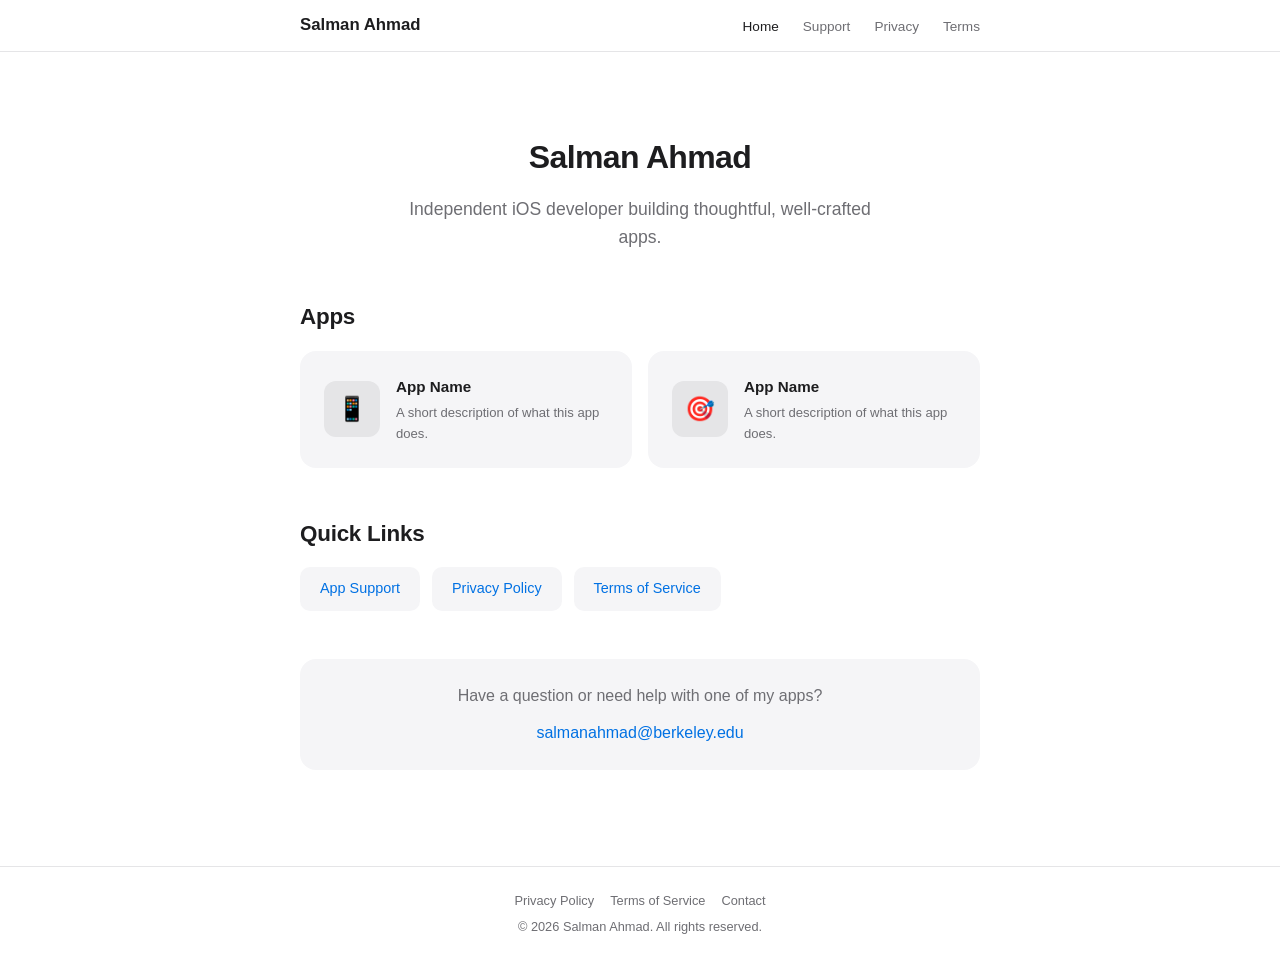
==== index.html @ 80179e51 "Initial site: landing page, privacy policy, support, and terms of service Static website for iOS App" ====
<!DOCTYPE html>
<html lang="en">
<head>
  <meta charset="UTF-8">
  <meta name="viewport" content="width=device-width, initial-scale=1.0">
  <title>Salman Ahmad — iOS Apps</title>
  <meta name="description" content="iOS applications by Salman Ahmad. Support, privacy policy, and terms of service.">
  <link rel="stylesheet" href="styles.css">
</head>
<body>

  <nav class="nav" role="navigation" aria-label="Main navigation">
    <div class="nav-inner">
      <a href="index.html" class="nav-brand">Salman Ahmad</a>
      <button class="nav-toggle" aria-label="Toggle menu" aria-expanded="false">
        <svg viewBox="0 0 24 24" fill="none" stroke="currentColor" stroke-width="2" stroke-linecap="round">
          <line x1="3" y1="6" x2="21" y2="6"/>
          <line x1="3" y1="12" x2="21" y2="12"/>
          <line x1="3" y1="18" x2="21" y2="18"/>
        </svg>
      </button>
      <ul class="nav-links">
        <li><a href="index.html" class="active">Home</a></li>
        <li><a href="support.html">Support</a></li>
        <li><a href="privacy.html">Privacy</a></li>
        <li><a href="terms.html">Terms</a></li>
      </ul>
    </div>
  </nav>

  <main>
    <section class="hero">
      <h1>Salman Ahmad</h1>
      <p>Independent iOS developer building thoughtful, well-crafted apps.</p>
    </section>

    <section class="section" aria-labelledby="apps-heading">
      <h2 id="apps-heading">Apps</h2>
      <div class="app-grid">
        <div class="app-card">
          <div class="app-icon" aria-hidden="true">📱</div>
          <div class="app-info">
            <h3>App Name</h3>
            <p>A short description of what this app does.</p>
          </div>
        </div>
        <div class="app-card">
          <div class="app-icon" aria-hidden="true">🎯</div>
          <div class="app-info">
            <h3>App Name</h3>
            <p>A short description of what this app does.</p>
          </div>
        </div>
      </div>
    </section>

    <section class="section" aria-labelledby="links-heading">
      <h2 id="links-heading">Quick Links</h2>
      <div class="quick-links">
        <a href="support.html">App Support</a>
        <a href="privacy.html">Privacy Policy</a>
        <a href="terms.html">Terms of Service</a>
      </div>
    </section>

    <section class="section">
      <div class="contact-box">
        <p>Have a question or need help with one of my apps?</p>
        <a href="mailto:salmanahmad@berkeley.edu">salmanahmad@berkeley.edu</a>
      </div>
    </section>
  </main>

  <footer class="footer">
    <div class="footer-inner">
      <div class="footer-links">
        <a href="privacy.html">Privacy Policy</a>
        <a href="terms.html">Terms of Service</a>
        <a href="mailto:salmanahmad@berkeley.edu">Contact</a>
      </div>
      <p>&copy; 2026 Salman Ahmad. All rights reserved.</p>
    </div>
  </footer>

  <script>
    document.querySelector('.nav-toggle').addEventListener('click', function () {
      var links = document.querySelector('.nav-links');
      var expanded = this.getAttribute('aria-expanded') === 'true';
      links.classList.toggle('open');
      this.setAttribute('aria-expanded', String(!expanded));
    });
  </script>

</body>
</html>
---- styles.css ----
/* ===== Reset & Base ===== */
*,
*::before,
*::after {
  margin: 0;
  padding: 0;
  box-sizing: border-box;
}

:root {
  --color-bg: #ffffff;
  --color-surface: #f5f5f7;
  --color-border: #e5e5e7;
  --color-text: #1d1d1f;
  --color-text-secondary: #6e6e73;
  --color-accent: #0071e3;
  --color-accent-hover: #0077ed;
  --max-width: 720px;
  --nav-height: 52px;
}

html {
  font-size: 16px;
  -webkit-text-size-adjust: 100%;
}

body {
  font-family: -apple-system, BlinkMacSystemFont, "Segoe UI", Roboto,
    Helvetica, Arial, sans-serif, "Apple Color Emoji", "Segoe UI Emoji";
  color: var(--color-text);
  background: var(--color-bg);
  line-height: 1.6;
  min-height: 100vh;
  display: flex;
  flex-direction: column;
}

a {
  color: var(--color-accent);
  text-decoration: none;
}

a:hover {
  text-decoration: underline;
}

img {
  max-width: 100%;
  display: block;
}

/* ===== Navigation ===== */
.nav {
  position: sticky;
  top: 0;
  z-index: 100;
  height: var(--nav-height);
  background: rgba(255, 255, 255, 0.88);
  backdrop-filter: saturate(180%) blur(20px);
  -webkit-backdrop-filter: saturate(180%) blur(20px);
  border-bottom: 1px solid var(--color-border);
}

.nav-inner {
  max-width: var(--max-width);
  margin: 0 auto;
  padding: 0 20px;
  height: 100%;
  display: flex;
  align-items: center;
  justify-content: space-between;
}

.nav-brand {
  font-weight: 600;
  font-size: 1.05rem;
  color: var(--color-text);
  white-space: nowrap;
}

.nav-brand:hover {
  text-decoration: none;
}

.nav-links {
  list-style: none;
  display: flex;
  gap: 24px;
}

.nav-links a {
  font-size: 0.85rem;
  color: var(--color-text-secondary);
  transition: color 0.2s;
}

.nav-links a:hover {
  color: var(--color-text);
  text-decoration: none;
}

.nav-links a.active {
  color: var(--color-text);
  font-weight: 500;
}

/* Mobile nav toggle */
.nav-toggle {
  display: none;
  background: none;
  border: none;
  cursor: pointer;
  padding: 8px;
  color: var(--color-text);
}

.nav-toggle svg {
  width: 22px;
  height: 22px;
  display: block;
}

@media (max-width: 600px) {
  .nav-toggle {
    display: block;
  }

  .nav-links {
    display: none;
    position: absolute;
    top: var(--nav-height);
    left: 0;
    right: 0;
    flex-direction: column;
    gap: 0;
    background: rgba(255, 255, 255, 0.97);
    backdrop-filter: saturate(180%) blur(20px);
    -webkit-backdrop-filter: saturate(180%) blur(20px);
    border-bottom: 1px solid var(--color-border);
    padding: 8px 0;
  }

  .nav-links.open {
    display: flex;
  }

  .nav-links li {
    border-top: 1px solid var(--color-border);
  }

  .nav-links li:first-child {
    border-top: none;
  }

  .nav-links a {
    display: block;
    padding: 12px 20px;
    font-size: 0.95rem;
  }
}

/* ===== Main Content ===== */
main {
  flex: 1;
  max-width: var(--max-width);
  margin: 0 auto;
  padding: 48px 20px;
  width: 100%;
}

/* ===== Hero ===== */
.hero {
  text-align: center;
  padding: 32px 0 48px;
}

.hero h1 {
  font-size: 2rem;
  font-weight: 700;
  letter-spacing: -0.02em;
  margin-bottom: 12px;
}

.hero p {
  font-size: 1.1rem;
  color: var(--color-text-secondary);
  max-width: 480px;
  margin: 0 auto;
}

/* ===== Section ===== */
.section {
  margin-bottom: 48px;
}

.section h2 {
  font-size: 1.4rem;
  font-weight: 600;
  letter-spacing: -0.01em;
  margin-bottom: 16px;
}

.section h3 {
  font-size: 1.1rem;
  font-weight: 600;
  margin-bottom: 8px;
}

.section p,
.section li {
  color: var(--color-text-secondary);
  margin-bottom: 12px;
}

.section ul,
.section ol {
  padding-left: 20px;
}

.section ul li,
.section ol li {
  margin-bottom: 8px;
}

/* ===== App Cards ===== */
.app-grid {
  display: grid;
  grid-template-columns: 1fr;
  gap: 16px;
}

@media (min-width: 480px) {
  .app-grid {
    grid-template-columns: 1fr 1fr;
  }
}

.app-card {
  background: var(--color-surface);
  border-radius: 16px;
  padding: 24px;
  display: flex;
  align-items: center;
  gap: 16px;
  transition: box-shadow 0.2s;
}

.app-card:hover {
  box-shadow: 0 2px 12px rgba(0, 0, 0, 0.06);
}

.app-icon {
  width: 56px;
  height: 56px;
  border-radius: 12px;
  background: var(--color-border);
  flex-shrink: 0;
  display: flex;
  align-items: center;
  justify-content: center;
  font-size: 1.5rem;
}

.app-info h3 {
  font-size: 0.95rem;
  font-weight: 600;
  margin-bottom: 2px;
}

.app-info p {
  font-size: 0.82rem;
  color: var(--color-text-secondary);
  margin: 0;
}

/* ===== Quick Links ===== */
.quick-links {
  display: flex;
  flex-wrap: wrap;
  gap: 12px;
  margin-top: 16px;
}

.quick-links a {
  display: inline-block;
  padding: 10px 20px;
  background: var(--color-surface);
  border-radius: 10px;
  font-size: 0.9rem;
  font-weight: 500;
  color: var(--color-accent);
  transition: background 0.2s;
}

.quick-links a:hover {
  background: var(--color-border);
  text-decoration: none;
}

/* ===== FAQ ===== */
.faq-item {
  border-bottom: 1px solid var(--color-border);
  padding: 16px 0;
}

.faq-item:first-child {
  border-top: 1px solid var(--color-border);
}

.faq-item summary {
  font-weight: 500;
  cursor: pointer;
  list-style: none;
  display: flex;
  justify-content: space-between;
  align-items: center;
  gap: 12px;
}

.faq-item summary::-webkit-details-marker {
  display: none;
}

.faq-item summary::after {
  content: "+";
  font-size: 1.2rem;
  font-weight: 300;
  color: var(--color-text-secondary);
  flex-shrink: 0;
  transition: transform 0.2s;
}

.faq-item[open] summary::after {
  content: "\2212";
}

.faq-item .faq-answer {
  padding-top: 10px;
  color: var(--color-text-secondary);
  font-size: 0.95rem;
}

/* ===== Contact Box ===== */
.contact-box {
  background: var(--color-surface);
  border-radius: 16px;
  padding: 24px;
  text-align: center;
}

.contact-box p {
  color: var(--color-text-secondary);
  margin-bottom: 12px;
}

.contact-box a {
  font-weight: 500;
}

/* ===== Instructions Box ===== */
.instructions {
  background: var(--color-surface);
  border-radius: 16px;
  padding: 24px;
  margin-bottom: 16px;
}

.instructions h3 {
  margin-bottom: 8px;
}

.instructions p {
  color: var(--color-text-secondary);
  font-size: 0.95rem;
  margin-bottom: 8px;
}

.instructions ol {
  padding-left: 20px;
}

.instructions ol li {
  color: var(--color-text-secondary);
  font-size: 0.95rem;
  margin-bottom: 6px;
}

/* ===== Legal / Policy Pages ===== */
.legal h1 {
  font-size: 1.8rem;
  font-weight: 700;
  letter-spacing: -0.02em;
  margin-bottom: 4px;
}

.legal .updated {
  font-size: 0.85rem;
  color: var(--color-text-secondary);
  margin-bottom: 32px;
}

.legal h2 {
  font-size: 1.2rem;
  font-weight: 600;
  margin-top: 32px;
  margin-bottom: 12px;
}

.legal p,
.legal li {
  color: var(--color-text-secondary);
  margin-bottom: 12px;
  font-size: 0.95rem;
}

.legal ul {
  padding-left: 20px;
}

.legal ul li {
  margin-bottom: 6px;
}

/* ===== Footer ===== */
.footer {
  border-top: 1px solid var(--color-border);
  padding: 24px 20px;
  text-align: center;
  font-size: 0.8rem;
  color: var(--color-text-secondary);
}

.footer-inner {
  max-width: var(--max-width);
  margin: 0 auto;
  display: flex;
  flex-direction: column;
  gap: 6px;
}

.footer a {
  color: var(--color-text-secondary);
}

.footer a:hover {
  color: var(--color-text);
}

.footer-links {
  display: flex;
  justify-content: center;
  gap: 16px;
  flex-wrap: wrap;
}

/* ===== Utility ===== */
.sr-only {
  position: absolute;
  width: 1px;
  height: 1px;
  padding: 0;
  margin: -1px;
  overflow: hidden;
  clip: rect(0, 0, 0, 0);
  border: 0;
}
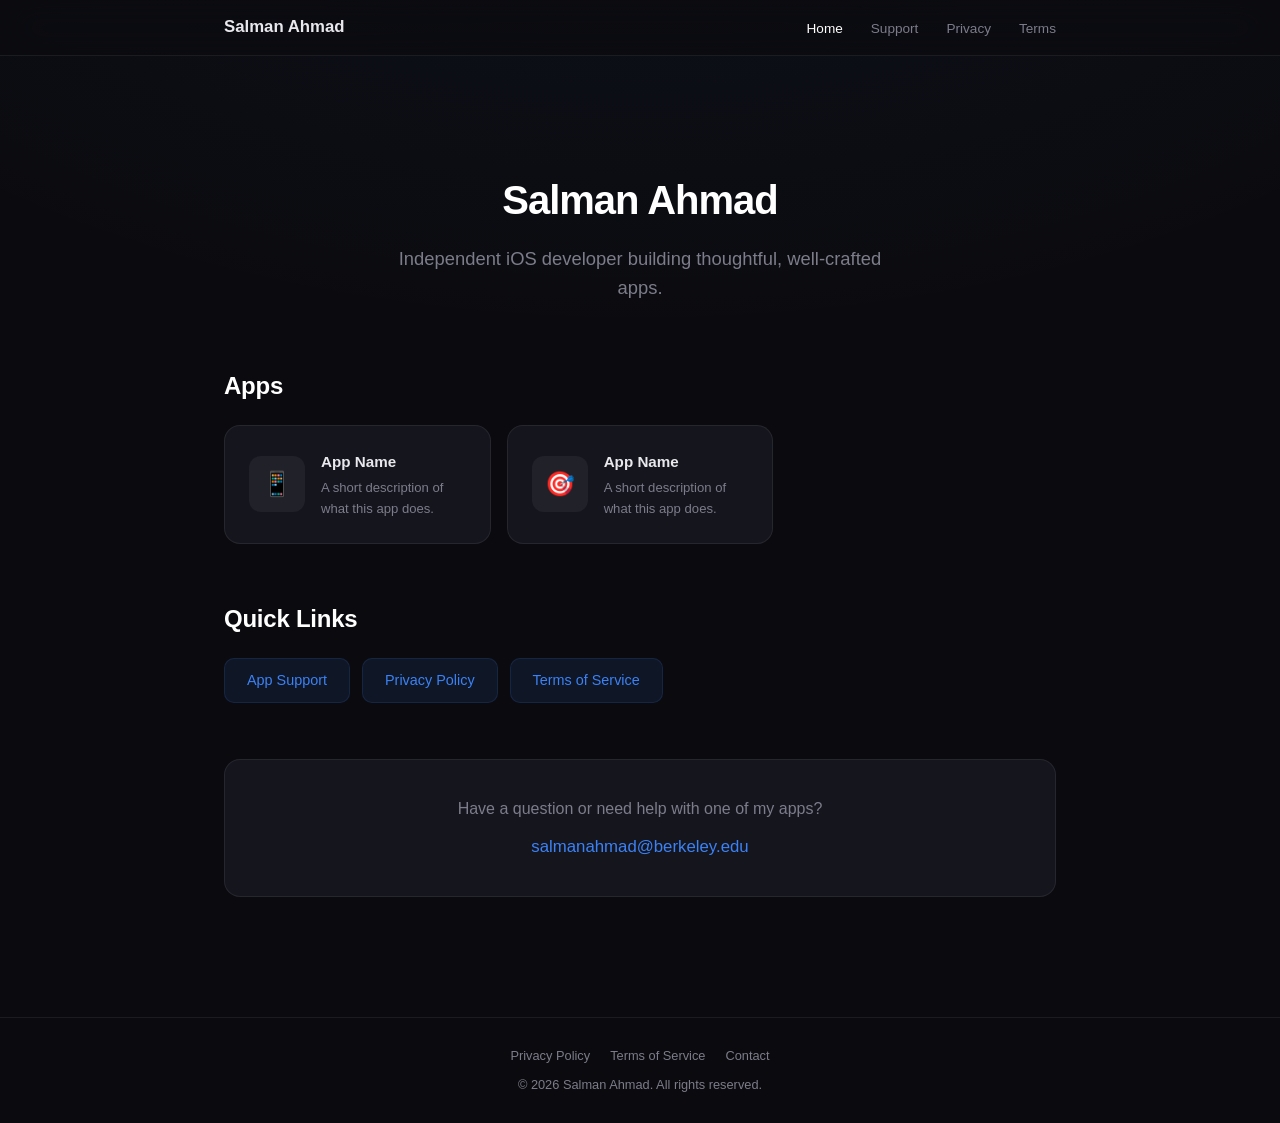
==== commit b88f7a75: "Dark theme + fluid responsive layout - Deep dark color palette (#0b0b0f base) with layered surface e" ====
--- a/index.html
+++ b/index.html
@@ -5,6 +5,8 @@
   <meta name="viewport" content="width=device-width, initial-scale=1.0">
   <title>Salman Ahmad — iOS Apps</title>
   <meta name="description" content="iOS applications by Salman Ahmad. Support, privacy policy, and terms of service.">
+  <meta name="theme-color" content="#0b0b0f">
+  <meta name="color-scheme" content="dark">
   <link rel="stylesheet" href="styles.css">
 </head>
 <body>
--- a/styles.css
+++ b/styles.css
@@ -8,15 +8,19 @@
 }
 
 :root {
-  --color-bg: #ffffff;
-  --color-surface: #f5f5f7;
-  --color-border: #e5e5e7;
-  --color-text: #1d1d1f;
-  --color-text-secondary: #6e6e73;
-  --color-accent: #0071e3;
-  --color-accent-hover: #0077ed;
-  --max-width: 720px;
-  --nav-height: 52px;
+  --color-bg: #0b0b0f;
+  --color-surface: #15151e;
+  --color-surface-hover: #1c1c28;
+  --color-border: rgba(255, 255, 255, 0.07);
+  --color-border-hover: rgba(255, 255, 255, 0.12);
+  --color-text: #e8e8ed;
+  --color-text-secondary: #7c7c8a;
+  --color-accent: #3b82f6;
+  --color-accent-hover: #5b9aff;
+  --color-accent-subtle: rgba(59, 130, 246, 0.1);
+  --max-width: 960px;
+  --nav-height: 56px;
+  --content-padding: clamp(20px, 5vw, 64px);
 }
 
 html {
@@ -29,6 +33,11 @@
     Helvetica, Arial, sans-serif, "Apple Color Emoji", "Segoe UI Emoji";
   color: var(--color-text);
   background: var(--color-bg);
+  background-image: radial-gradient(
+    ellipse 80% 50% at 50% -20%,
+    rgba(59, 130, 246, 0.06),
+    transparent
+  );
   line-height: 1.6;
   min-height: 100vh;
   display: flex;
@@ -38,9 +47,11 @@
 a {
   color: var(--color-accent);
   text-decoration: none;
+  transition: color 0.2s;
 }
 
 a:hover {
+  color: var(--color-accent-hover);
   text-decoration: underline;
 }
 
@@ -55,7 +66,7 @@
   top: 0;
   z-index: 100;
   height: var(--nav-height);
-  background: rgba(255, 255, 255, 0.88);
+  background: rgba(11, 11, 15, 0.82);
   backdrop-filter: saturate(180%) blur(20px);
   -webkit-backdrop-filter: saturate(180%) blur(20px);
   border-bottom: 1px solid var(--color-border);
@@ -64,7 +75,7 @@
 .nav-inner {
   max-width: var(--max-width);
   margin: 0 auto;
-  padding: 0 20px;
+  padding: 0 var(--content-padding);
   height: 100%;
   display: flex;
   align-items: center;
@@ -80,12 +91,13 @@
 
 .nav-brand:hover {
   text-decoration: none;
+  color: #fff;
 }
 
 .nav-links {
   list-style: none;
   display: flex;
-  gap: 24px;
+  gap: 28px;
 }
 
 .nav-links a {
@@ -100,7 +112,7 @@
 }
 
 .nav-links a.active {
-  color: var(--color-text);
+  color: #fff;
   font-weight: 500;
 }
 
@@ -133,7 +145,7 @@
     right: 0;
     flex-direction: column;
     gap: 0;
-    background: rgba(255, 255, 255, 0.97);
+    background: rgba(11, 11, 15, 0.96);
     backdrop-filter: saturate(180%) blur(20px);
     -webkit-backdrop-filter: saturate(180%) blur(20px);
     border-bottom: 1px solid var(--color-border);
@@ -154,7 +166,7 @@
 
   .nav-links a {
     display: block;
-    padding: 12px 20px;
+    padding: 14px var(--content-padding);
     font-size: 0.95rem;
   }
 }
@@ -164,46 +176,49 @@
   flex: 1;
   max-width: var(--max-width);
   margin: 0 auto;
-  padding: 48px 20px;
+  padding: clamp(32px, 6vw, 64px) var(--content-padding);
   width: 100%;
 }
 
 /* ===== Hero ===== */
 .hero {
   text-align: center;
-  padding: 32px 0 48px;
+  padding: clamp(24px, 5vw, 48px) 0 clamp(32px, 6vw, 64px);
 }
 
 .hero h1 {
-  font-size: 2rem;
+  font-size: clamp(1.75rem, 4vw, 2.5rem);
   font-weight: 700;
-  letter-spacing: -0.02em;
+  letter-spacing: -0.025em;
   margin-bottom: 12px;
+  color: #fff;
 }
 
 .hero p {
-  font-size: 1.1rem;
-  color: var(--color-text-secondary);
-  max-width: 480px;
+  font-size: clamp(1rem, 2vw, 1.15rem);
+  color: var(--color-text-secondary);
+  max-width: 520px;
   margin: 0 auto;
 }
 
 /* ===== Section ===== */
 .section {
-  margin-bottom: 48px;
+  margin-bottom: clamp(36px, 6vw, 56px);
 }
 
 .section h2 {
-  font-size: 1.4rem;
+  font-size: clamp(1.25rem, 2.5vw, 1.5rem);
   font-weight: 600;
   letter-spacing: -0.01em;
-  margin-bottom: 16px;
+  margin-bottom: 20px;
+  color: #fff;
 }
 
 .section h3 {
   font-size: 1.1rem;
   font-weight: 600;
   margin-bottom: 8px;
+  color: var(--color-text);
 }
 
 .section p,
@@ -231,29 +246,38 @@
 
 @media (min-width: 480px) {
   .app-grid {
-    grid-template-columns: 1fr 1fr;
+    grid-template-columns: repeat(2, 1fr);
+  }
+}
+
+@media (min-width: 768px) {
+  .app-grid {
+    grid-template-columns: repeat(3, 1fr);
   }
 }
 
 .app-card {
   background: var(--color-surface);
+  border: 1px solid var(--color-border);
   border-radius: 16px;
   padding: 24px;
   display: flex;
   align-items: center;
   gap: 16px;
-  transition: box-shadow 0.2s;
+  transition: background 0.25s, border-color 0.25s, box-shadow 0.25s;
 }
 
 .app-card:hover {
-  box-shadow: 0 2px 12px rgba(0, 0, 0, 0.06);
+  background: var(--color-surface-hover);
+  border-color: var(--color-border-hover);
+  box-shadow: 0 4px 24px rgba(59, 130, 246, 0.06);
 }
 
 .app-icon {
   width: 56px;
   height: 56px;
   border-radius: 12px;
-  background: var(--color-border);
+  background: rgba(255, 255, 255, 0.05);
   flex-shrink: 0;
   display: flex;
   align-items: center;
@@ -265,6 +289,7 @@
   font-size: 0.95rem;
   font-weight: 600;
   margin-bottom: 2px;
+  color: var(--color-text);
 }
 
 .app-info p {
@@ -283,24 +308,27 @@
 
 .quick-links a {
   display: inline-block;
-  padding: 10px 20px;
-  background: var(--color-surface);
+  padding: 10px 22px;
+  background: var(--color-accent-subtle);
+  border: 1px solid rgba(59, 130, 246, 0.15);
   border-radius: 10px;
   font-size: 0.9rem;
   font-weight: 500;
   color: var(--color-accent);
-  transition: background 0.2s;
+  transition: background 0.2s, border-color 0.2s, color 0.2s;
 }
 
 .quick-links a:hover {
-  background: var(--color-border);
+  background: rgba(59, 130, 246, 0.18);
+  border-color: rgba(59, 130, 246, 0.3);
+  color: var(--color-accent-hover);
   text-decoration: none;
 }
 
 /* ===== FAQ ===== */
 .faq-item {
   border-bottom: 1px solid var(--color-border);
-  padding: 16px 0;
+  padding: 18px 0;
 }
 
 .faq-item:first-child {
@@ -315,6 +343,12 @@
   justify-content: space-between;
   align-items: center;
   gap: 12px;
+  color: var(--color-text);
+  transition: color 0.2s;
+}
+
+.faq-item summary:hover {
+  color: #fff;
 }
 
 .faq-item summary::-webkit-details-marker {
@@ -323,19 +357,20 @@
 
 .faq-item summary::after {
   content: "+";
-  font-size: 1.2rem;
+  font-size: 1.3rem;
   font-weight: 300;
   color: var(--color-text-secondary);
   flex-shrink: 0;
-  transition: transform 0.2s;
+  transition: color 0.2s;
 }
 
 .faq-item[open] summary::after {
   content: "\2212";
+  color: var(--color-accent);
 }
 
 .faq-item .faq-answer {
-  padding-top: 10px;
+  padding-top: 12px;
   color: var(--color-text-secondary);
   font-size: 0.95rem;
 }
@@ -343,8 +378,9 @@
 /* ===== Contact Box ===== */
 .contact-box {
   background: var(--color-surface);
+  border: 1px solid var(--color-border);
   border-radius: 16px;
-  padding: 24px;
+  padding: clamp(24px, 4vw, 36px);
   text-align: center;
 }
 
@@ -355,18 +391,21 @@
 
 .contact-box a {
   font-weight: 500;
+  font-size: 1.05rem;
 }
 
 /* ===== Instructions Box ===== */
 .instructions {
   background: var(--color-surface);
+  border: 1px solid var(--color-border);
   border-radius: 16px;
-  padding: 24px;
+  padding: clamp(20px, 3vw, 28px);
   margin-bottom: 16px;
 }
 
 .instructions h3 {
   margin-bottom: 8px;
+  color: var(--color-text);
 }
 
 .instructions p {
@@ -387,23 +426,25 @@
 
 /* ===== Legal / Policy Pages ===== */
 .legal h1 {
-  font-size: 1.8rem;
+  font-size: clamp(1.6rem, 3.5vw, 2.2rem);
   font-weight: 700;
-  letter-spacing: -0.02em;
+  letter-spacing: -0.025em;
   margin-bottom: 4px;
+  color: #fff;
 }
 
 .legal .updated {
   font-size: 0.85rem;
   color: var(--color-text-secondary);
-  margin-bottom: 32px;
+  margin-bottom: 36px;
 }
 
 .legal h2 {
-  font-size: 1.2rem;
+  font-size: clamp(1.1rem, 2vw, 1.3rem);
   font-weight: 600;
-  margin-top: 32px;
+  margin-top: 36px;
   margin-bottom: 12px;
+  color: var(--color-text);
 }
 
 .legal p,
@@ -419,12 +460,16 @@
 
 .legal ul li {
   margin-bottom: 6px;
+}
+
+.legal strong {
+  color: var(--color-text);
 }
 
 /* ===== Footer ===== */
 .footer {
   border-top: 1px solid var(--color-border);
-  padding: 24px 20px;
+  padding: 28px var(--content-padding);
   text-align: center;
   font-size: 0.8rem;
   color: var(--color-text-secondary);
@@ -435,21 +480,23 @@
   margin: 0 auto;
   display: flex;
   flex-direction: column;
-  gap: 6px;
+  gap: 8px;
 }
 
 .footer a {
   color: var(--color-text-secondary);
+  transition: color 0.2s;
 }
 
 .footer a:hover {
   color: var(--color-text);
+  text-decoration: none;
 }
 
 .footer-links {
   display: flex;
   justify-content: center;
-  gap: 16px;
+  gap: 20px;
   flex-wrap: wrap;
 }
 
@@ -464,3 +511,27 @@
   clip: rect(0, 0, 0, 0);
   border: 0;
 }
+
+/* ===== Selection ===== */
+::selection {
+  background: rgba(59, 130, 246, 0.3);
+  color: #fff;
+}
+
+/* ===== Scrollbar (Webkit) ===== */
+::-webkit-scrollbar {
+  width: 8px;
+}
+
+::-webkit-scrollbar-track {
+  background: var(--color-bg);
+}
+
+::-webkit-scrollbar-thumb {
+  background: rgba(255, 255, 255, 0.1);
+  border-radius: 4px;
+}
+
+::-webkit-scrollbar-thumb:hover {
+  background: rgba(255, 255, 255, 0.18);
+}
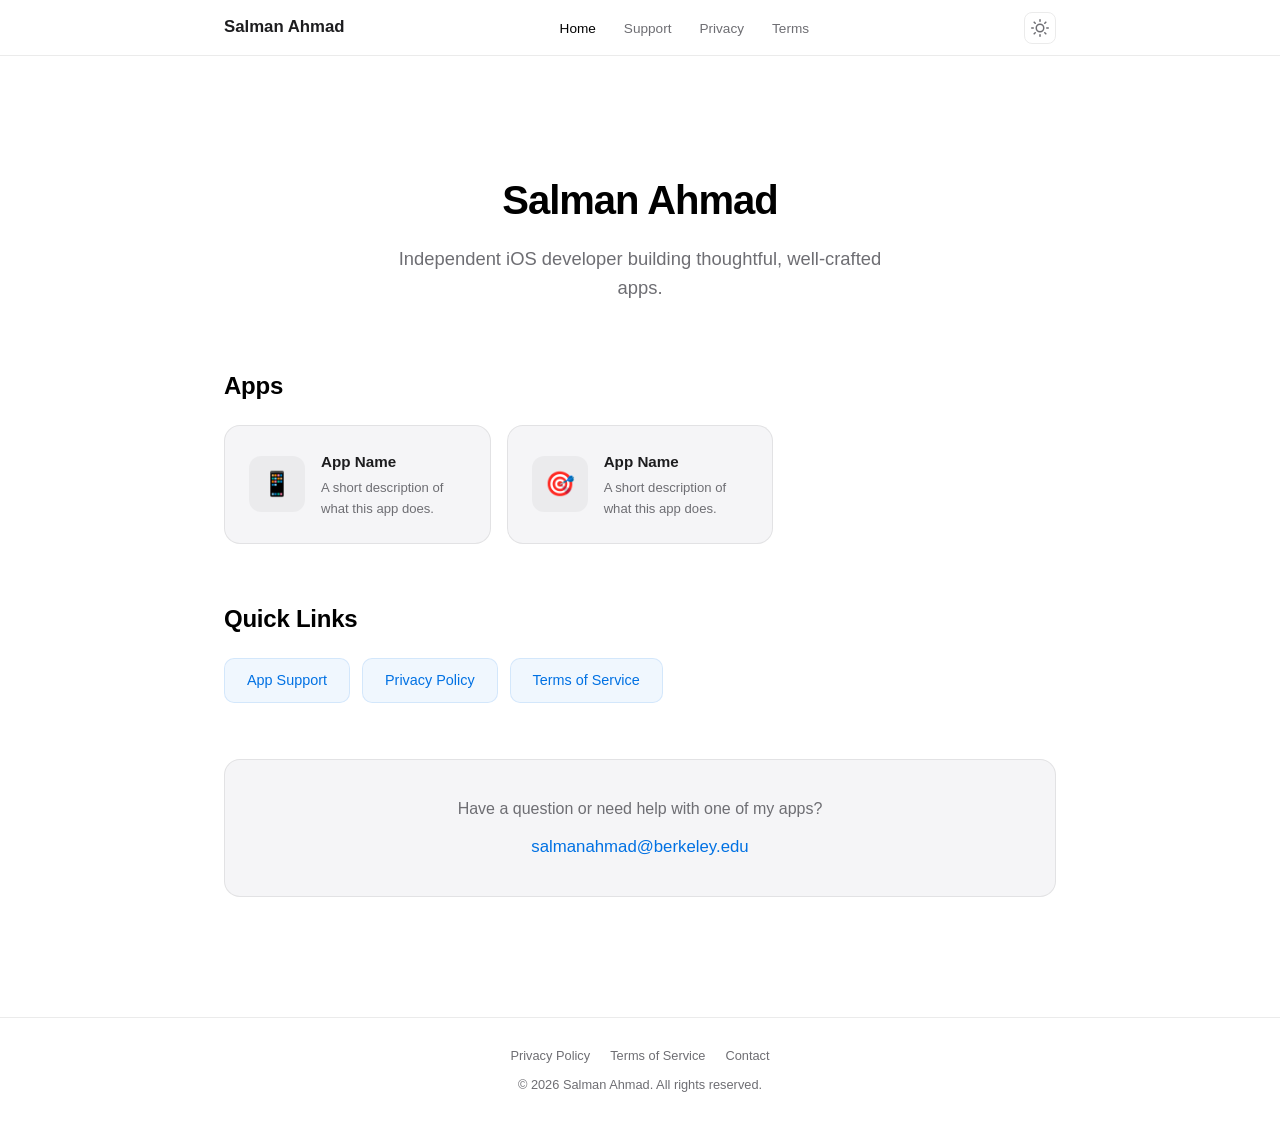
==== commit 7970e8df: "Add dark/light mode toggle with localStorage persistence - Theme toggle button (moon/sun icons) in t" ====
--- a/index.html
+++ b/index.html
@@ -1,12 +1,21 @@
 <!DOCTYPE html>
-<html lang="en">
+<html lang="en" data-theme="dark">
 <head>
   <meta charset="UTF-8">
   <meta name="viewport" content="width=device-width, initial-scale=1.0">
   <title>Salman Ahmad — iOS Apps</title>
   <meta name="description" content="iOS applications by Salman Ahmad. Support, privacy policy, and terms of service.">
   <meta name="theme-color" content="#0b0b0f">
-  <meta name="color-scheme" content="dark">
+  <meta name="color-scheme" content="dark light">
+  <script>
+    (function(){
+      var t = localStorage.getItem('theme');
+      if (!t) t = window.matchMedia('(prefers-color-scheme: light)').matches ? 'light' : 'dark';
+      document.documentElement.setAttribute('data-theme', t);
+      var m = document.querySelector('meta[name="theme-color"]');
+      if (m) m.setAttribute('content', t === 'light' ? '#ffffff' : '#0b0b0f');
+    })();
+  </script>
   <link rel="stylesheet" href="styles.css">
 </head>
 <body>
@@ -14,19 +23,37 @@
   <nav class="nav" role="navigation" aria-label="Main navigation">
     <div class="nav-inner">
       <a href="index.html" class="nav-brand">Salman Ahmad</a>
-      <button class="nav-toggle" aria-label="Toggle menu" aria-expanded="false">
-        <svg viewBox="0 0 24 24" fill="none" stroke="currentColor" stroke-width="2" stroke-linecap="round">
-          <line x1="3" y1="6" x2="21" y2="6"/>
-          <line x1="3" y1="12" x2="21" y2="12"/>
-          <line x1="3" y1="18" x2="21" y2="18"/>
-        </svg>
-      </button>
       <ul class="nav-links">
         <li><a href="index.html" class="active">Home</a></li>
         <li><a href="support.html">Support</a></li>
         <li><a href="privacy.html">Privacy</a></li>
         <li><a href="terms.html">Terms</a></li>
       </ul>
+      <div class="nav-actions">
+        <button class="theme-toggle" aria-label="Switch to light mode">
+          <svg class="icon-moon" viewBox="0 0 24 24" fill="none" stroke="currentColor" stroke-width="2" stroke-linecap="round" stroke-linejoin="round">
+            <path d="M21 12.79A9 9 0 1 1 11.21 3 7 7 0 0 0 21 12.79z"/>
+          </svg>
+          <svg class="icon-sun" viewBox="0 0 24 24" fill="none" stroke="currentColor" stroke-width="2" stroke-linecap="round" stroke-linejoin="round">
+            <circle cx="12" cy="12" r="5"/>
+            <line x1="12" y1="1" x2="12" y2="3"/>
+            <line x1="12" y1="21" x2="12" y2="23"/>
+            <line x1="4.22" y1="4.22" x2="5.64" y2="5.64"/>
+            <line x1="18.36" y1="18.36" x2="19.78" y2="19.78"/>
+            <line x1="1" y1="12" x2="3" y2="12"/>
+            <line x1="21" y1="12" x2="23" y2="12"/>
+            <line x1="4.22" y1="19.78" x2="5.64" y2="18.36"/>
+            <line x1="18.36" y1="5.64" x2="19.78" y2="4.22"/>
+          </svg>
+        </button>
+        <button class="nav-toggle" aria-label="Toggle menu" aria-expanded="false">
+          <svg viewBox="0 0 24 24" fill="none" stroke="currentColor" stroke-width="2" stroke-linecap="round">
+            <line x1="3" y1="6" x2="21" y2="6"/>
+            <line x1="3" y1="12" x2="21" y2="12"/>
+            <line x1="3" y1="18" x2="21" y2="18"/>
+          </svg>
+        </button>
+      </div>
     </div>
   </nav>
 
@@ -84,14 +111,7 @@
     </div>
   </footer>
 
-  <script>
-    document.querySelector('.nav-toggle').addEventListener('click', function () {
-      var links = document.querySelector('.nav-links');
-      var expanded = this.getAttribute('aria-expanded') === 'true';
-      links.classList.toggle('open');
-      this.setAttribute('aria-expanded', String(!expanded));
-    });
-  </script>
+  <script src="theme.js"></script>
 
 </body>
 </html>
--- a/styles.css
+++ b/styles.css
@@ -7,6 +7,7 @@
   box-sizing: border-box;
 }
 
+/* ===== Dark Theme (default) ===== */
 :root {
   --color-bg: #0b0b0f;
   --color-surface: #15151e;
@@ -15,14 +16,54 @@
   --color-border-hover: rgba(255, 255, 255, 0.12);
   --color-text: #e8e8ed;
   --color-text-secondary: #7c7c8a;
+  --color-heading: #ffffff;
   --color-accent: #3b82f6;
   --color-accent-hover: #5b9aff;
   --color-accent-subtle: rgba(59, 130, 246, 0.1);
+  --color-accent-border: rgba(59, 130, 246, 0.15);
+  --color-accent-border-hover: rgba(59, 130, 246, 0.3);
+  --color-accent-bg-hover: rgba(59, 130, 246, 0.18);
+  --nav-bg: rgba(11, 11, 15, 0.82);
+  --nav-bg-mobile: rgba(11, 11, 15, 0.96);
+  --app-icon-bg: rgba(255, 255, 255, 0.05);
+  --card-shadow: 0 4px 24px rgba(59, 130, 246, 0.06);
+  --bg-glow: radial-gradient(ellipse 80% 50% at 50% -20%, rgba(59, 130, 246, 0.06), transparent);
+  --selection-bg: rgba(59, 130, 246, 0.3);
+  --selection-color: #fff;
+  --scrollbar-thumb: rgba(255, 255, 255, 0.1);
+  --scrollbar-thumb-hover: rgba(255, 255, 255, 0.18);
   --max-width: 960px;
   --nav-height: 56px;
   --content-padding: clamp(20px, 5vw, 64px);
 }
 
+/* ===== Light Theme ===== */
+[data-theme="light"] {
+  --color-bg: #ffffff;
+  --color-surface: #f5f5f7;
+  --color-surface-hover: #ebebed;
+  --color-border: rgba(0, 0, 0, 0.08);
+  --color-border-hover: rgba(0, 0, 0, 0.14);
+  --color-text: #1d1d1f;
+  --color-text-secondary: #6e6e73;
+  --color-heading: #000000;
+  --color-accent: #0071e3;
+  --color-accent-hover: #0077ed;
+  --color-accent-subtle: rgba(0, 113, 227, 0.06);
+  --color-accent-border: rgba(0, 113, 227, 0.12);
+  --color-accent-border-hover: rgba(0, 113, 227, 0.25);
+  --color-accent-bg-hover: rgba(0, 113, 227, 0.1);
+  --nav-bg: rgba(255, 255, 255, 0.88);
+  --nav-bg-mobile: rgba(255, 255, 255, 0.97);
+  --app-icon-bg: rgba(0, 0, 0, 0.04);
+  --card-shadow: 0 2px 12px rgba(0, 0, 0, 0.06);
+  --bg-glow: none;
+  --selection-bg: rgba(0, 113, 227, 0.2);
+  --selection-color: #000;
+  --scrollbar-thumb: rgba(0, 0, 0, 0.15);
+  --scrollbar-thumb-hover: rgba(0, 0, 0, 0.25);
+}
+
 html {
   font-size: 16px;
   -webkit-text-size-adjust: 100%;
@@ -33,15 +74,12 @@
     Helvetica, Arial, sans-serif, "Apple Color Emoji", "Segoe UI Emoji";
   color: var(--color-text);
   background: var(--color-bg);
-  background-image: radial-gradient(
-    ellipse 80% 50% at 50% -20%,
-    rgba(59, 130, 246, 0.06),
-    transparent
-  );
+  background-image: var(--bg-glow);
   line-height: 1.6;
   min-height: 100vh;
   display: flex;
   flex-direction: column;
+  transition: background-color 0.3s, color 0.3s;
 }
 
 a {
@@ -66,10 +104,11 @@
   top: 0;
   z-index: 100;
   height: var(--nav-height);
-  background: rgba(11, 11, 15, 0.82);
+  background: var(--nav-bg);
   backdrop-filter: saturate(180%) blur(20px);
   -webkit-backdrop-filter: saturate(180%) blur(20px);
   border-bottom: 1px solid var(--color-border);
+  transition: background 0.3s, border-color 0.3s;
 }
 
 .nav-inner {
@@ -91,7 +130,7 @@
 
 .nav-brand:hover {
   text-decoration: none;
-  color: #fff;
+  color: var(--color-heading);
 }
 
 .nav-links {
@@ -112,9 +151,49 @@
 }
 
 .nav-links a.active {
-  color: #fff;
+  color: var(--color-heading);
   font-weight: 500;
 }
+
+/* Nav right group: theme toggle + hamburger */
+.nav-actions {
+  display: flex;
+  align-items: center;
+  gap: 4px;
+}
+
+/* ===== Theme Toggle ===== */
+.theme-toggle {
+  background: none;
+  border: 1px solid var(--color-border);
+  border-radius: 8px;
+  cursor: pointer;
+  padding: 6px;
+  color: var(--color-text-secondary);
+  display: flex;
+  align-items: center;
+  justify-content: center;
+  transition: color 0.2s, border-color 0.2s, background 0.2s;
+}
+
+.theme-toggle:hover {
+  color: var(--color-text);
+  border-color: var(--color-border-hover);
+  background: var(--color-surface);
+}
+
+.theme-toggle svg {
+  width: 18px;
+  height: 18px;
+  display: block;
+}
+
+/* Show moon in dark mode, sun in light mode */
+.theme-toggle .icon-sun { display: none; }
+.theme-toggle .icon-moon { display: block; }
+
+[data-theme="light"] .theme-toggle .icon-sun { display: block; }
+[data-theme="light"] .theme-toggle .icon-moon { display: none; }
 
 /* Mobile nav toggle */
 .nav-toggle {
@@ -145,7 +224,7 @@
     right: 0;
     flex-direction: column;
     gap: 0;
-    background: rgba(11, 11, 15, 0.96);
+    background: var(--nav-bg-mobile);
     backdrop-filter: saturate(180%) blur(20px);
     -webkit-backdrop-filter: saturate(180%) blur(20px);
     border-bottom: 1px solid var(--color-border);
@@ -191,7 +270,7 @@
   font-weight: 700;
   letter-spacing: -0.025em;
   margin-bottom: 12px;
-  color: #fff;
+  color: var(--color-heading);
 }
 
 .hero p {
@@ -211,7 +290,7 @@
   font-weight: 600;
   letter-spacing: -0.01em;
   margin-bottom: 20px;
-  color: #fff;
+  color: var(--color-heading);
 }
 
 .section h3 {
@@ -270,14 +349,14 @@
 .app-card:hover {
   background: var(--color-surface-hover);
   border-color: var(--color-border-hover);
-  box-shadow: 0 4px 24px rgba(59, 130, 246, 0.06);
+  box-shadow: var(--card-shadow);
 }
 
 .app-icon {
   width: 56px;
   height: 56px;
   border-radius: 12px;
-  background: rgba(255, 255, 255, 0.05);
+  background: var(--app-icon-bg);
   flex-shrink: 0;
   display: flex;
   align-items: center;
@@ -310,7 +389,7 @@
   display: inline-block;
   padding: 10px 22px;
   background: var(--color-accent-subtle);
-  border: 1px solid rgba(59, 130, 246, 0.15);
+  border: 1px solid var(--color-accent-border);
   border-radius: 10px;
   font-size: 0.9rem;
   font-weight: 500;
@@ -319,8 +398,8 @@
 }
 
 .quick-links a:hover {
-  background: rgba(59, 130, 246, 0.18);
-  border-color: rgba(59, 130, 246, 0.3);
+  background: var(--color-accent-bg-hover);
+  border-color: var(--color-accent-border-hover);
   color: var(--color-accent-hover);
   text-decoration: none;
 }
@@ -348,7 +427,7 @@
 }
 
 .faq-item summary:hover {
-  color: #fff;
+  color: var(--color-heading);
 }
 
 .faq-item summary::-webkit-details-marker {
@@ -382,6 +461,7 @@
   border-radius: 16px;
   padding: clamp(24px, 4vw, 36px);
   text-align: center;
+  transition: background 0.3s, border-color 0.3s;
 }
 
 .contact-box p {
@@ -401,6 +481,7 @@
   border-radius: 16px;
   padding: clamp(20px, 3vw, 28px);
   margin-bottom: 16px;
+  transition: background 0.3s, border-color 0.3s;
 }
 
 .instructions h3 {
@@ -430,7 +511,7 @@
   font-weight: 700;
   letter-spacing: -0.025em;
   margin-bottom: 4px;
-  color: #fff;
+  color: var(--color-heading);
 }
 
 .legal .updated {
@@ -473,6 +554,7 @@
   text-align: center;
   font-size: 0.8rem;
   color: var(--color-text-secondary);
+  transition: border-color 0.3s;
 }
 
 .footer-inner {
@@ -514,8 +596,8 @@
 
 /* ===== Selection ===== */
 ::selection {
-  background: rgba(59, 130, 246, 0.3);
-  color: #fff;
+  background: var(--selection-bg);
+  color: var(--selection-color);
 }
 
 /* ===== Scrollbar (Webkit) ===== */
@@ -528,10 +610,10 @@
 }
 
 ::-webkit-scrollbar-thumb {
-  background: rgba(255, 255, 255, 0.1);
+  background: var(--scrollbar-thumb);
   border-radius: 4px;
 }
 
 ::-webkit-scrollbar-thumb:hover {
-  background: rgba(255, 255, 255, 0.18);
-}
+  background: var(--scrollbar-thumb-hover);
+}
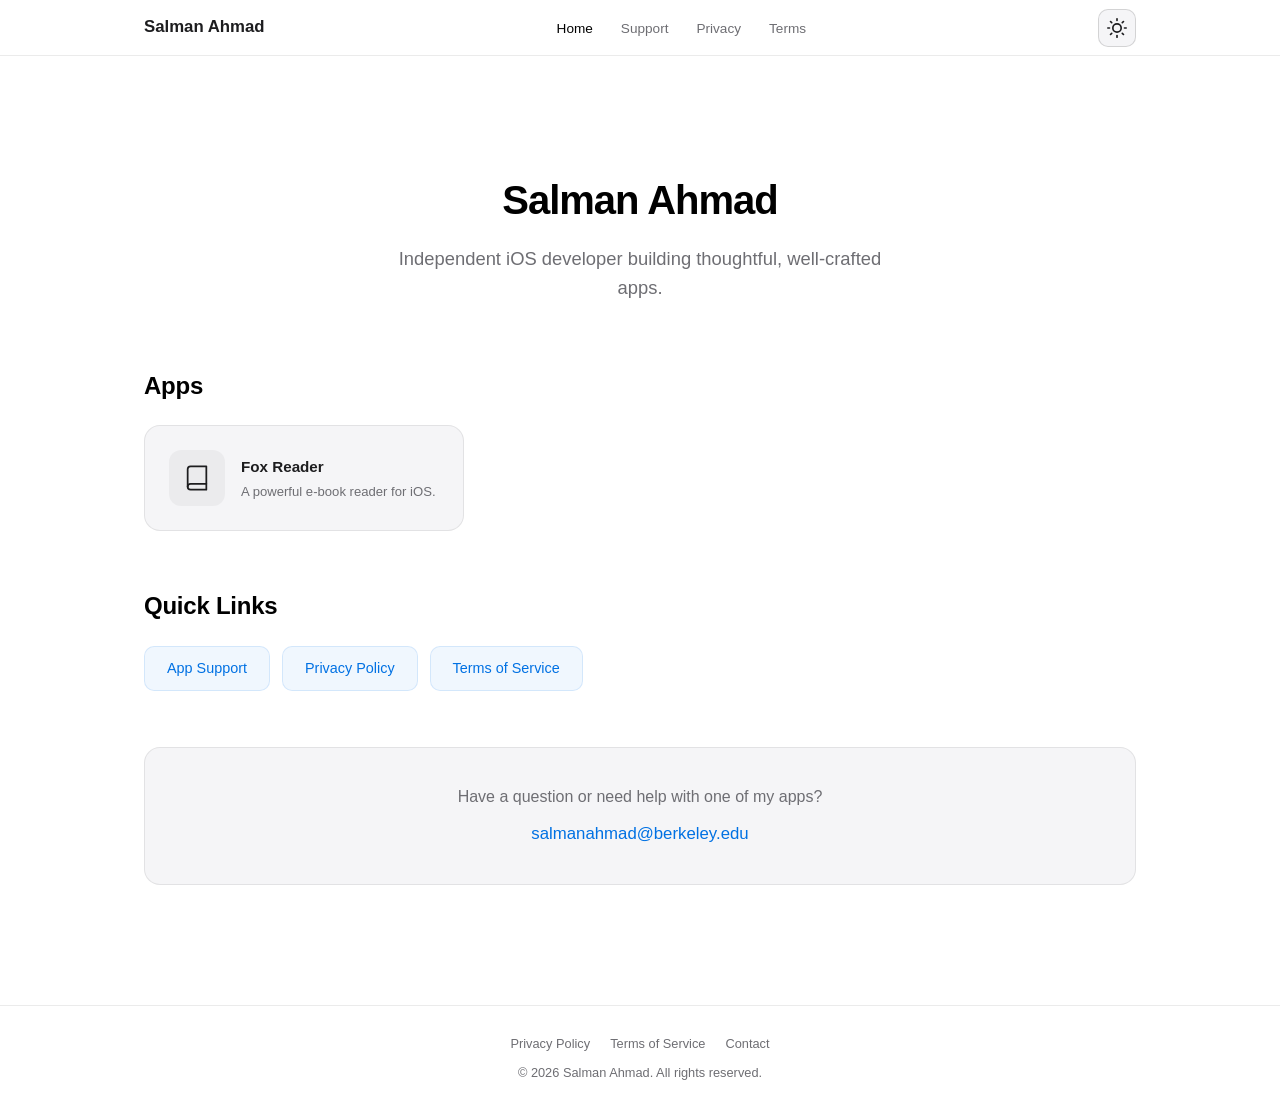
==== commit 40b2c855: "Replace placeholder app cards with Fox Reader on home page" ====
--- a/index.html
+++ b/index.html
@@ -67,17 +67,16 @@
       <h2 id="apps-heading">Apps</h2>
       <div class="app-grid">
         <div class="app-card">
-          <div class="app-icon" aria-hidden="true">📱</div>
+          <div class="app-icon" aria-hidden="true">
+            <img src="apps/fox-reader/icon.png" alt="" style="width:100%;height:100%;object-fit:cover;border-radius:12px;" onerror="this.style.display='none';this.nextElementSibling.style.display='block'">
+            <svg style="display:none;" viewBox="0 0 24 24" fill="none" stroke="currentColor" stroke-width="1.5" stroke-linecap="round" stroke-linejoin="round" width="28" height="28">
+              <path d="M4 19.5A2.5 2.5 0 0 1 6.5 17H20"/>
+              <path d="M6.5 2H20v20H6.5A2.5 2.5 0 0 1 4 19.5v-15A2.5 2.5 0 0 1 6.5 2z"/>
+            </svg>
+          </div>
           <div class="app-info">
-            <h3>App Name</h3>
-            <p>A short description of what this app does.</p>
-          </div>
-        </div>
-        <div class="app-card">
-          <div class="app-icon" aria-hidden="true">🎯</div>
-          <div class="app-info">
-            <h3>App Name</h3>
-            <p>A short description of what this app does.</p>
+            <h3>Fox Reader</h3>
+            <p>A powerful e-book reader for iOS.</p>
           </div>
         </div>
       </div>
--- a/styles.css
+++ b/styles.css
@@ -32,7 +32,7 @@
   --selection-color: #fff;
   --scrollbar-thumb: rgba(255, 255, 255, 0.1);
   --scrollbar-thumb-hover: rgba(255, 255, 255, 0.18);
-  --max-width: 960px;
+  --max-width: 1120px;
   --nav-height: 56px;
   --content-padding: clamp(20px, 5vw, 64px);
 }
@@ -164,12 +164,12 @@
 
 /* ===== Theme Toggle ===== */
 .theme-toggle {
-  background: none;
-  border: 1px solid var(--color-border);
-  border-radius: 8px;
+  background: var(--color-surface);
+  border: 1px solid var(--color-border-hover);
+  border-radius: 10px;
   cursor: pointer;
-  padding: 6px;
-  color: var(--color-text-secondary);
+  padding: 8px;
+  color: var(--color-text);
   display: flex;
   align-items: center;
   justify-content: center;
@@ -177,14 +177,14 @@
 }
 
 .theme-toggle:hover {
-  color: var(--color-text);
-  border-color: var(--color-border-hover);
-  background: var(--color-surface);
+  color: var(--color-heading);
+  border-color: var(--color-accent);
+  background: var(--color-surface-hover);
 }
 
 .theme-toggle svg {
-  width: 18px;
-  height: 18px;
+  width: 20px;
+  height: 20px;
   display: block;
 }
 
@@ -547,6 +547,123 @@
   color: var(--color-text);
 }
 
+.legal h3 {
+  font-size: clamp(1rem, 1.8vw, 1.15rem);
+  font-weight: 600;
+  margin-top: 32px;
+  margin-bottom: 10px;
+  color: var(--color-heading);
+}
+
+.legal h4 {
+  font-size: 0.95rem;
+  font-weight: 600;
+  margin-top: 20px;
+  margin-bottom: 8px;
+  color: var(--color-text);
+}
+
+/* ===== App Selector (Privacy Page) ===== */
+.app-selector {
+  margin-top: 32px;
+}
+
+.app-selector-grid {
+  display: flex;
+  flex-wrap: wrap;
+  gap: 24px;
+}
+
+.app-selector-item {
+  display: flex;
+  flex-direction: column;
+  align-items: center;
+  gap: 10px;
+  background: var(--color-surface);
+  border: 1px solid var(--color-border);
+  border-radius: 18px;
+  padding: 24px 28px;
+  cursor: pointer;
+  transition: background 0.25s, border-color 0.25s, box-shadow 0.25s, transform 0.2s;
+  min-width: 130px;
+}
+
+.app-selector-item:hover {
+  background: var(--color-surface-hover);
+  border-color: var(--color-accent-border-hover);
+  box-shadow: var(--card-shadow);
+  transform: translateY(-2px);
+}
+
+.app-selector-icon {
+  width: 72px;
+  height: 72px;
+  border-radius: 16px;
+  background: var(--app-icon-bg);
+  overflow: hidden;
+  display: flex;
+  align-items: center;
+  justify-content: center;
+  flex-shrink: 0;
+}
+
+.app-selector-icon img {
+  width: 100%;
+  height: 100%;
+  object-fit: cover;
+  border-radius: 16px;
+}
+
+.icon-fallback {
+  display: flex;
+  align-items: center;
+  justify-content: center;
+  width: 100%;
+  height: 100%;
+  color: var(--color-text-secondary);
+}
+
+.app-selector-name {
+  font-size: 0.9rem;
+  font-weight: 500;
+  color: var(--color-text);
+}
+
+/* ===== Policy Back Button ===== */
+.policy-back {
+  display: inline-flex;
+  align-items: center;
+  gap: 6px;
+  background: none;
+  border: none;
+  color: var(--color-accent);
+  font-size: 0.9rem;
+  font-weight: 500;
+  cursor: pointer;
+  padding: 6px 0;
+  margin-bottom: 20px;
+  transition: color 0.2s;
+  font-family: inherit;
+}
+
+.policy-back:hover {
+  color: var(--color-accent-hover);
+}
+
+.policy-app-title {
+  font-size: clamp(1.2rem, 2.5vw, 1.5rem) !important;
+  font-weight: 700 !important;
+  margin-top: 0 !important;
+  margin-bottom: 4px !important;
+  color: var(--color-heading) !important;
+}
+
+.policy-date {
+  font-size: 0.85rem;
+  color: var(--color-text-secondary);
+  margin-bottom: 28px;
+}
+
 /* ===== Footer ===== */
 .footer {
   border-top: 1px solid var(--color-border);
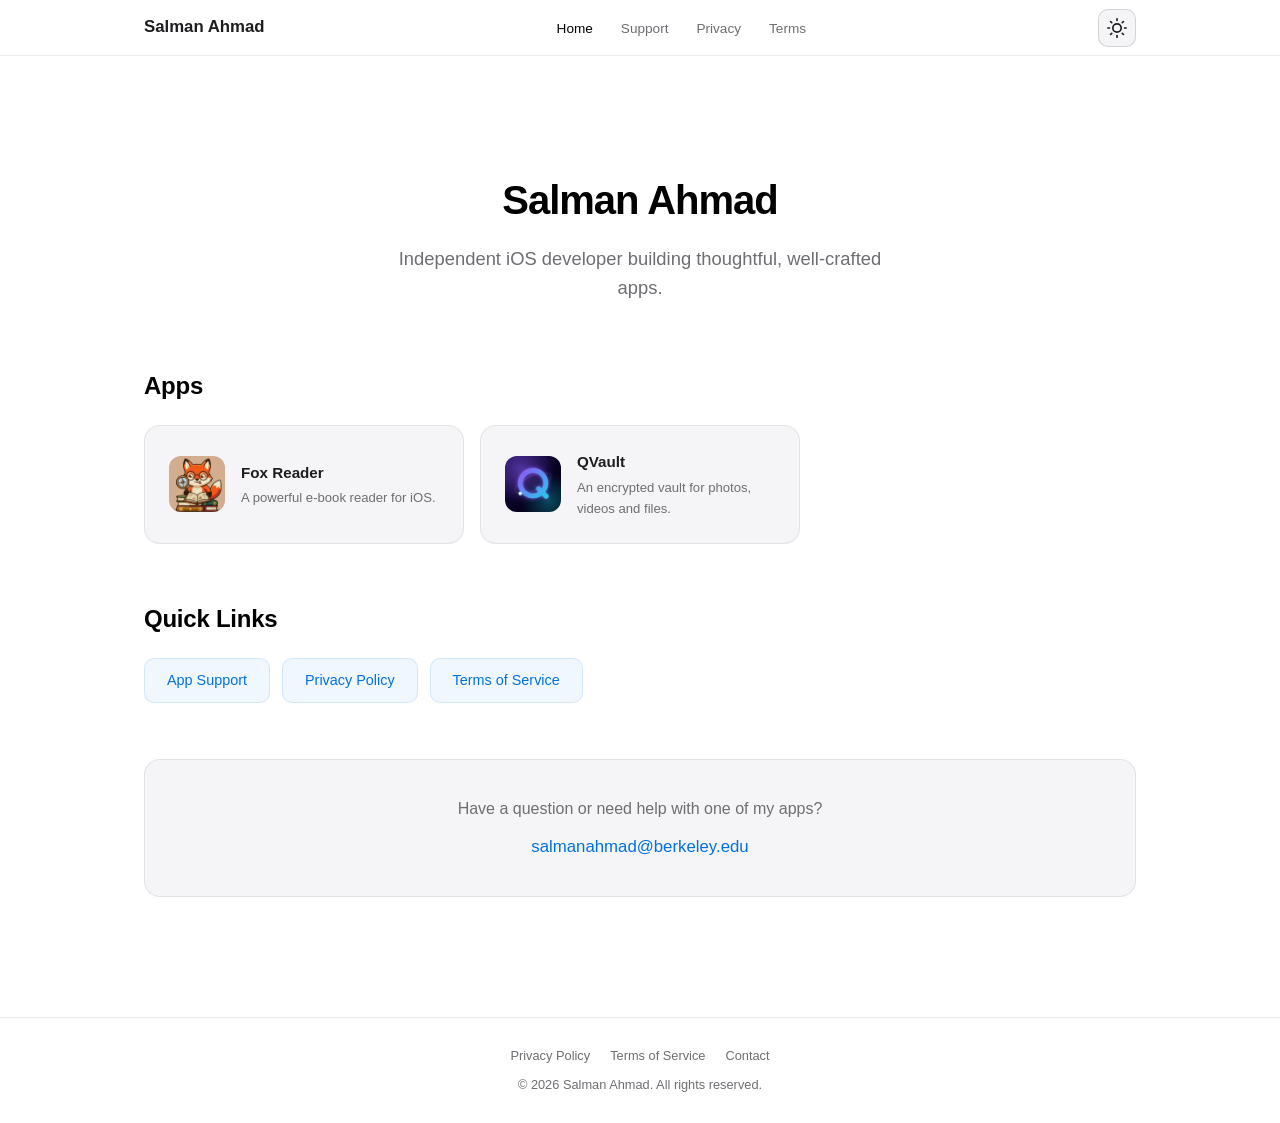
==== commit 41907047: "Add QVault: privacy policy, terms, support FAQ and home page card - privacy.html: QVault policy (no " ====
--- a/index.html
+++ b/index.html
@@ -79,6 +79,19 @@
             <p>A powerful e-book reader for iOS.</p>
           </div>
         </div>
+        <div class="app-card">
+          <div class="app-icon" aria-hidden="true">
+            <img src="apps/qvault/icon.png" alt="" style="width:100%;height:100%;object-fit:cover;border-radius:12px;" onerror="this.style.display='none';this.nextElementSibling.style.display='block'">
+            <svg style="display:none;" viewBox="0 0 24 24" fill="none" stroke="currentColor" stroke-width="1.5" stroke-linecap="round" stroke-linejoin="round" width="28" height="28">
+              <rect x="3" y="11" width="18" height="11" rx="2"/>
+              <path d="M7 11V7a5 5 0 0 1 10 0v4"/>
+            </svg>
+          </div>
+          <div class="app-info">
+            <h3>QVault</h3>
+            <p>An encrypted vault for photos, videos and files.</p>
+          </div>
+        </div>
       </div>
     </section>
 
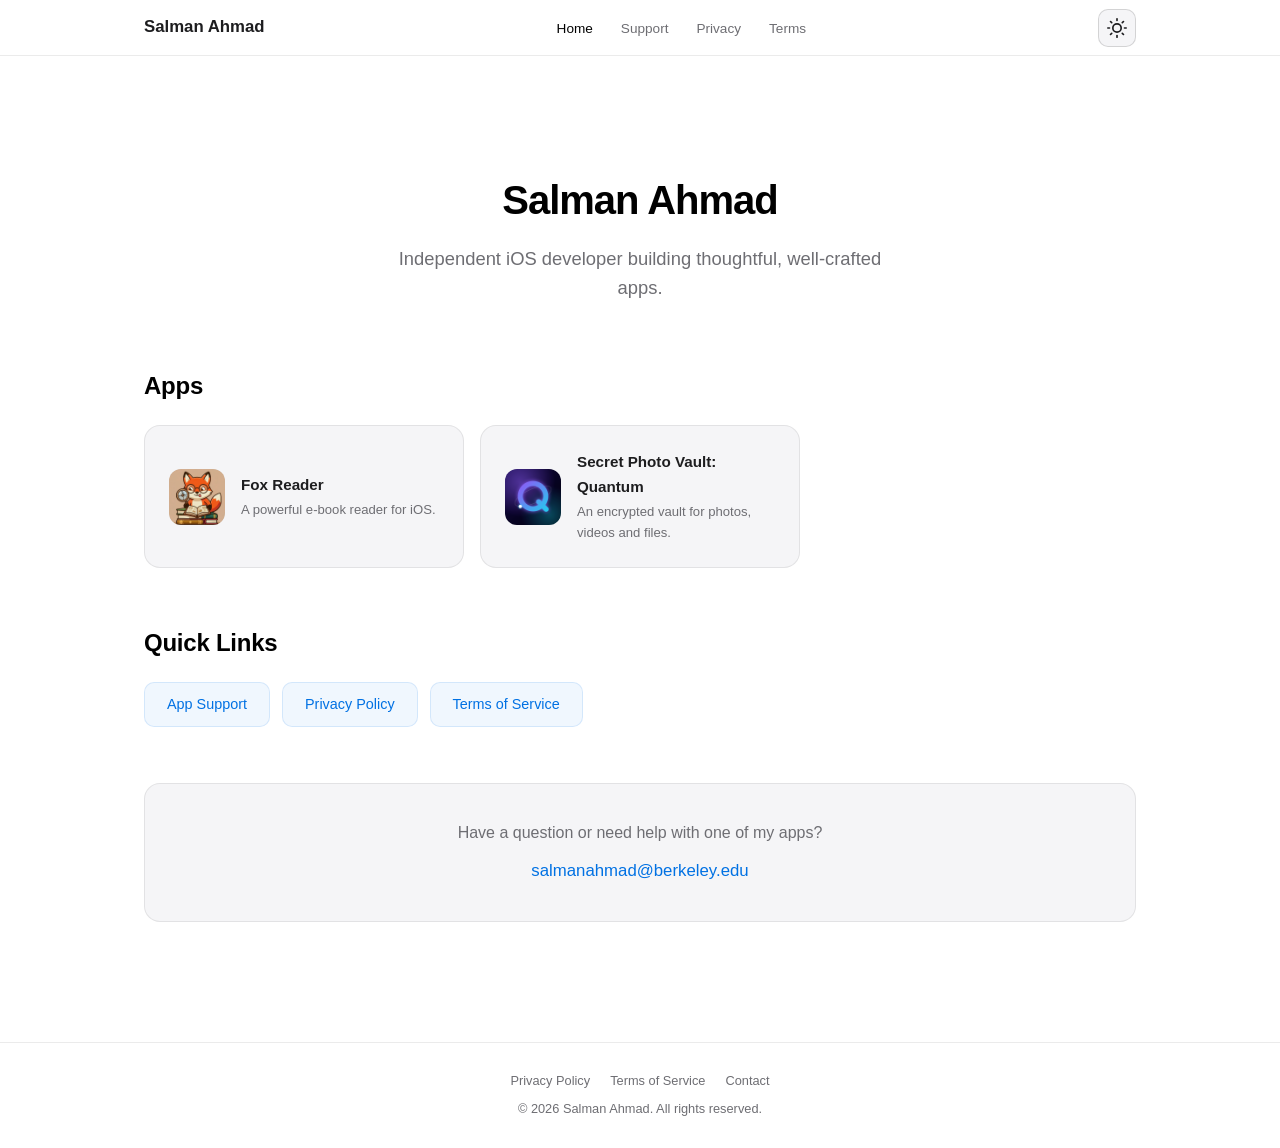
==== commit b8bf2bdc: "Rename QVault to Secret Photo Vault: Quantum The app is "Secret Photo Vault: Quantum" on the App Sto" ====
--- a/index.html
+++ b/index.html
@@ -81,14 +81,14 @@
         </div>
         <div class="app-card">
           <div class="app-icon" aria-hidden="true">
-            <img src="apps/qvault/icon.png" alt="" style="width:100%;height:100%;object-fit:cover;border-radius:12px;" onerror="this.style.display='none';this.nextElementSibling.style.display='block'">
+            <img src="apps/quantum/icon.png" alt="" style="width:100%;height:100%;object-fit:cover;border-radius:12px;" onerror="this.style.display='none';this.nextElementSibling.style.display='block'">
             <svg style="display:none;" viewBox="0 0 24 24" fill="none" stroke="currentColor" stroke-width="1.5" stroke-linecap="round" stroke-linejoin="round" width="28" height="28">
               <rect x="3" y="11" width="18" height="11" rx="2"/>
               <path d="M7 11V7a5 5 0 0 1 10 0v4"/>
             </svg>
           </div>
           <div class="app-info">
-            <h3>QVault</h3>
+            <h3>Secret Photo Vault: Quantum</h3>
             <p>An encrypted vault for photos, videos and files.</p>
           </div>
         </div>
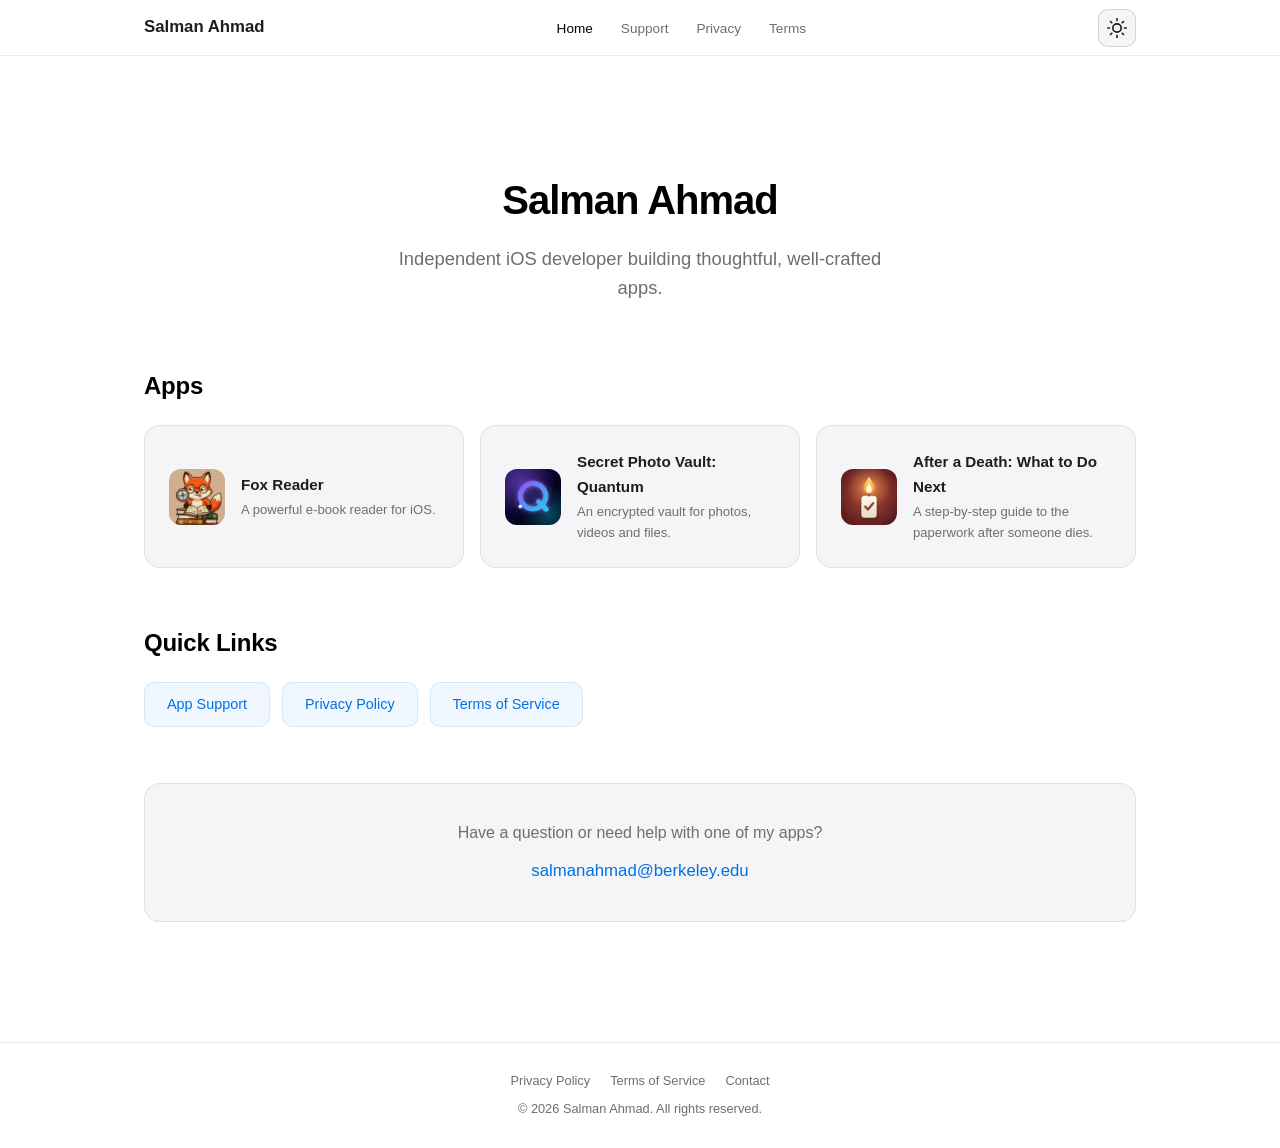
==== commit b2d090df: "Add After a Death: privacy policy, terms, support FAQ and home page card - privacy.html: After a Dea" ====
--- a/index.html
+++ b/index.html
@@ -92,6 +92,20 @@
             <p>An encrypted vault for photos, videos and files.</p>
           </div>
         </div>
+        <div class="app-card">
+          <div class="app-icon" aria-hidden="true">
+            <img src="apps/after-a-death/icon.png" alt="" style="width:100%;height:100%;object-fit:cover;border-radius:12px;" onerror="this.style.display='none';this.nextElementSibling.style.display='block'">
+            <svg style="display:none;" viewBox="0 0 24 24" fill="none" stroke="currentColor" stroke-width="1.5" stroke-linecap="round" stroke-linejoin="round" width="28" height="28">
+              <path d="M12 2c1.6 1.9 2.4 3.3 2.4 4.6a2.4 2.4 0 0 1-4.8 0C9.6 5.3 10.4 3.9 12 2z"/>
+              <rect x="8" y="11" width="8" height="11" rx="1.5"/>
+              <line x1="12" y1="9" x2="12" y2="11"/>
+            </svg>
+          </div>
+          <div class="app-info">
+            <h3>After a Death: What to Do Next</h3>
+            <p>A step-by-step guide to the paperwork after someone dies.</p>
+          </div>
+        </div>
       </div>
     </section>
 
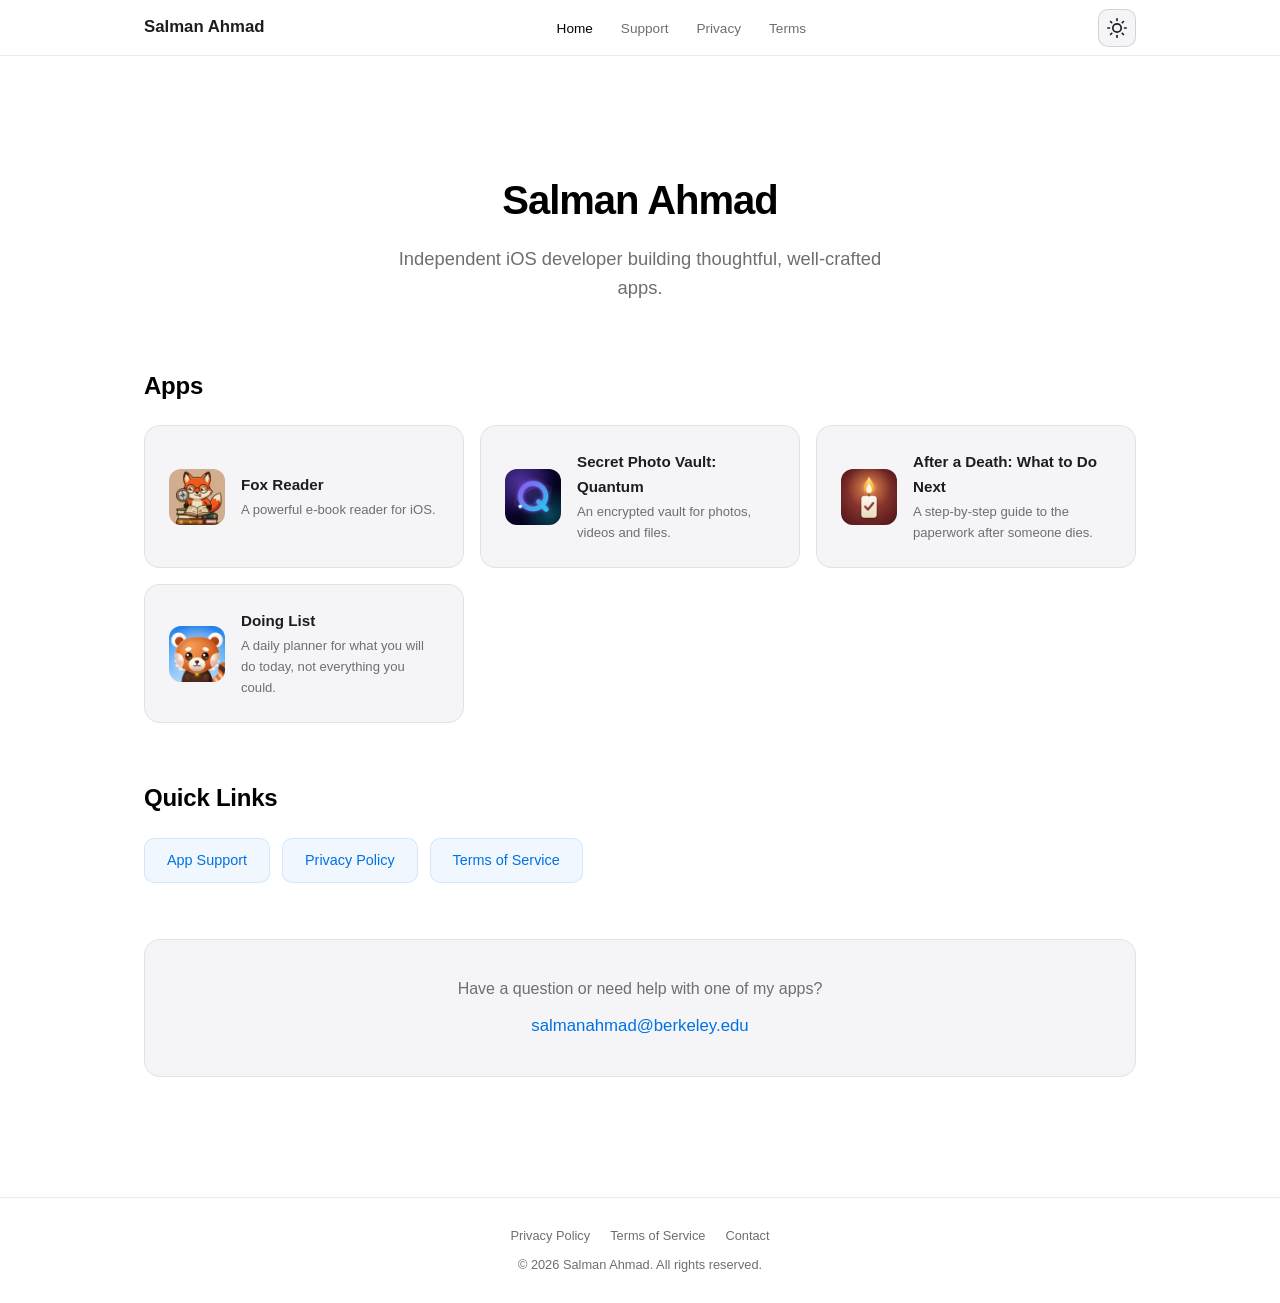
==== commit 9eaef6e7: "Add Doing List: privacy policy, terms, support FAQ and home page card - privacy.html: Doing List pol" ====
--- a/index.html
+++ b/index.html
@@ -106,6 +106,19 @@
             <p>A step-by-step guide to the paperwork after someone dies.</p>
           </div>
         </div>
+        <div class="app-card">
+          <div class="app-icon" aria-hidden="true">
+            <img src="apps/doing-list/icon.png" alt="" style="width:100%;height:100%;object-fit:cover;border-radius:12px;" onerror="this.style.display='none';this.nextElementSibling.style.display='block'">
+            <svg style="display:none;" viewBox="0 0 24 24" fill="none" stroke="currentColor" stroke-width="1.5" stroke-linecap="round" stroke-linejoin="round" width="28" height="28">
+              <circle cx="12" cy="12" r="9"/>
+              <polyline points="8 12.5 11 15.5 16.5 9.5"/>
+            </svg>
+          </div>
+          <div class="app-info">
+            <h3>Doing List</h3>
+            <p>A daily planner for what you will do today, not everything you could.</p>
+          </div>
+        </div>
       </div>
     </section>
 
